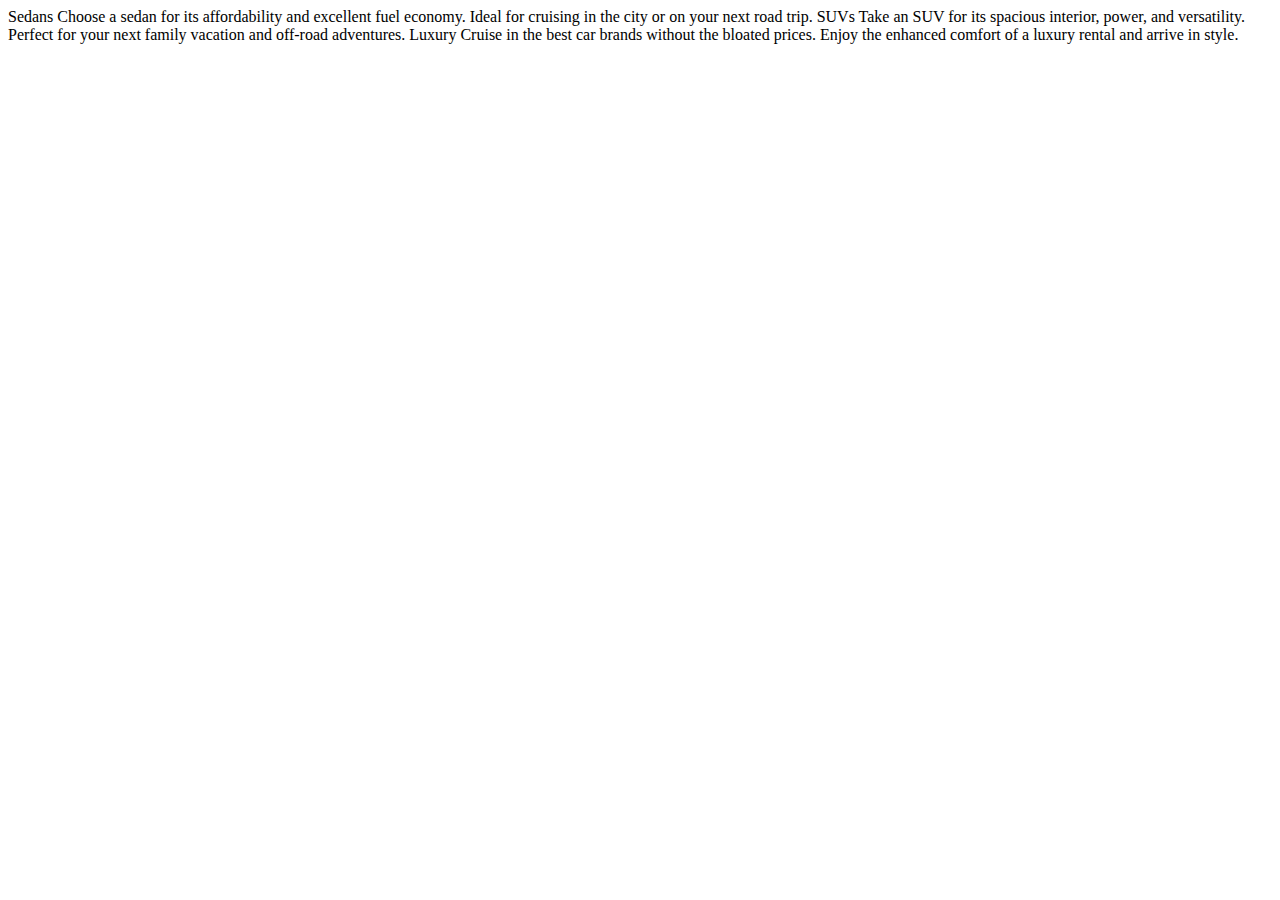
==== 3-column-preview-card-component/index.html @ 79dedfb2 "add stats preview component" ====
<!DOCTYPE html>
<html lang="en">
<head>
  <meta charset="UTF-8">
  <meta name="viewport" content="width=device-width, initial-scale=1.0"> <!-- displays site properly based on user's device -->

  <link rel="icon" type="image/png" sizes="32x32" href="./images/favicon-32x32.png">
  
  <title>Frontend Mentor | 3-column preview card component</title>

</head>
<body>
  
  Sedans
  Choose a sedan for its affordability and excellent fuel economy. Ideal for cruising in the city 
  or on your next road trip.

  SUVs
  Take an SUV for its spacious interior, power, and versatility. Perfect for your next family vacation 
  and off-road adventures.

  Luxury
  Cruise in the best car brands without the bloated prices. Enjoy the enhanced comfort of a luxury 
  rental and arrive in style.

</body>
</html>
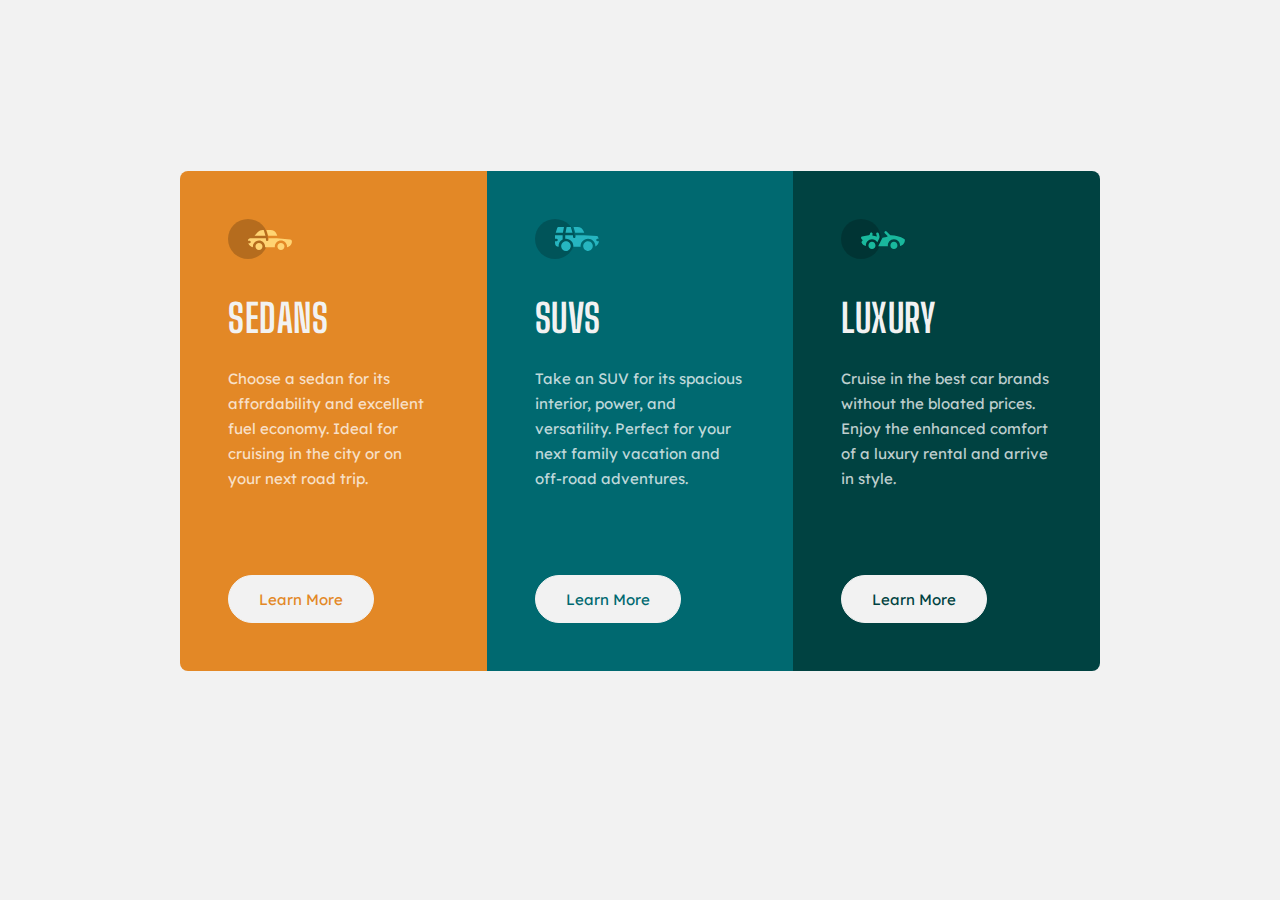
==== commit 6a670288: "add 3 column preview card" ====
--- a/3-column-preview-card-component/index.html
+++ b/3-column-preview-card-component/index.html
@@ -3,25 +3,34 @@
 <head>
   <meta charset="UTF-8">
   <meta name="viewport" content="width=device-width, initial-scale=1.0"> <!-- displays site properly based on user's device -->
-
   <link rel="icon" type="image/png" sizes="32x32" href="./images/favicon-32x32.png">
-  
+  <link rel="stylesheet" href="https://cdnjs.cloudflare.com/ajax/libs/animate.css/4.1.1/animate.min.css" />
+  <link rel="stylesheet" href="./style.css">
   <title>Frontend Mentor | 3-column preview card component</title>
-
 </head>
 <body>
-  
-  Sedans
-  Choose a sedan for its affordability and excellent fuel economy. Ideal for cruising in the city 
-  or on your next road trip.
 
-  SUVs
-  Take an SUV for its spacious interior, power, and versatility. Perfect for your next family vacation 
-  and off-road adventures.
-
-  Luxury
-  Cruise in the best car brands without the bloated prices. Enjoy the enhanced comfort of a luxury 
-  rental and arrive in style.
+  <section class="card animate__animated animate__fadeIn">
+    <div class="card__col">
+      <img class="card__icon" src="./images/icon-sedans.svg" alt="sedans">
+      <h1>Sedans</h1>
+      <p>Choose a sedan for its affordability and excellent fuel economy. Ideal for cruising in the city or on your next road trip.</p>
+      <a class="card__btn" href="#">Learn More</a>
+    </div>
+    <div class="card__col">
+      <img class="card__icon" src="./images/icon-suvs.svg" alt="suvs">
+      <h1>SUVs</h1>
+      <p>Take an SUV for its spacious interior, power, and versatility. Perfect for your next family vacation and off-road adventures.</p>
+      <a class="card__btn" href="#">Learn More</a>
+    </div>
+    <div class="card__col">
+      <img class="card__icon" src="./images/icon-luxury.svg" alt="luxury">
+      <h1>Luxury</h1>
+      <p>Cruise in the best car brands without the bloated prices. Enjoy the enhanced comfort of a luxury rental and arrive in style.
+      </p>
+      <a class="card__btn" href="#">Learn More</a>
+    </div>
+  </section>
 
 </body>
 </html>--- a/3-column-preview-card-component/style.css
+++ b/3-column-preview-card-component/style.css
@@ -0,0 +1,138 @@
+@import url('https://fonts.googleapis.com/css2?family=Big+Shoulders+Display:wght@700&family=Lexend+Deca&display=swap');
+@import "../styles/base.css";
+
+:root {
+  --col-bright-orange: hsl(31, 77%, 52%);
+  --col-dark-cyan: hsl(184, 100%, 22%);
+  --col-very-dark-cyan: hsl(179, 100%, 13%);
+  --col-transparent-white: hsla(0, 0%, 100%, 0.75);
+  --col-very-light-gray: hsl(0, 0%, 95%);
+}
+
+body {
+  background-color: var(--col-very-light-gray);
+  font-family: 'Lexend Deca', sans-serif;
+  font-size: 1.5rem;
+  padding: 8.4rem 2.3rem;
+}
+
+h1 {
+  color: var(--col-very-light-gray);
+  font-family: 'Big Shoulders Display', cursive;
+  font-size: 3.9rem;
+  letter-spacing: -0.5px;
+  text-transform: uppercase;
+  margin-bottom: 2.5rem;
+}
+
+p {
+  color: var(--col-transparent-white);
+  letter-spacing: -0.3px;
+  line-height: 2.4rem;
+  margin-bottom: 2.4rem;
+}
+
+.card {
+  display: grid;
+  margin: 0 auto;
+  max-width: 30rem;
+}
+
+.card__col {
+  padding: 4.6rem 4.7rem;
+  height: 100%;
+}
+
+.card__col:nth-of-type(1) {
+  background-color: var(--col-bright-orange);
+  border-radius: 0.8rem 0.8rem 0 0;
+}
+
+.card__col:nth-of-type(2) {
+  background-color: var(--col-dark-cyan);
+}
+
+.card__col:nth-of-type(3) {
+  background-color: var(--col-very-dark-cyan);
+  border-radius: 0 0 1rem 1rem;
+}
+
+.card__col:nth-of-type(1) .card__btn {
+  color: var(--col-bright-orange);
+}
+
+.card__col:nth-of-type(2) .card__btn {
+  color: var(--col-dark-cyan);
+}
+
+.card__col:nth-of-type(3) .card__btn {
+  color: var(--col-very-dark-cyan);
+}
+
+.card__icon {
+  margin-bottom: 2.8rem;
+}
+
+.card__btn {
+  background-color: var(--col-very-light-gray);
+  border: 1px solid var(--col-very-light-gray);
+  border-radius: 2.5rem;
+  display: flex;
+  align-items: center;
+  justify-content: center;
+  transition: 0.2s ease-in-out;
+  height: 4.6rem;
+  width: 14rem;
+}
+
+.card__btn:hover {
+  background-color: transparent;
+  color: white;
+}
+
+.card__col:nth-of-type(1) .card__btn:hover {
+  color: var(--col-transparent-white);
+}
+
+.card__col:nth-of-type(2) .card__btn:hover {
+  color: var(--col-transparent-white);
+}
+
+.card__col:nth-of-type(3) .card__btn:hover {
+  color: var(--col-transparent-white);;
+}
+
+@media (min-width: 1024px) {
+  body {
+    padding-top: 17.1rem;
+  }
+  h1 {
+    letter-spacing: 0.5px;
+  }
+  p {
+    letter-spacing: 0;
+    line-height: 2.5rem;
+    margin-bottom: 8.4rem;
+  }
+  .card {
+    grid-template-columns: repeat(3, 1fr);
+    min-height: 50rem;
+    max-width: 92rem;
+  }
+  .card__col {
+    padding: 4.8rem;
+  }
+  .card__icon {
+    margin-bottom: 3.2rem;
+  }
+  .card__col:nth-of-type(1) {
+    border-radius: 0.8rem 0 0 0.8rem;
+  }
+  .card__col:nth-of-type(3) {
+    border-radius: 0 0.8rem 0.8rem 0;
+  }
+  .card__btn {
+    height: 4.8rem;
+    width: 14.6rem;
+  }
+}